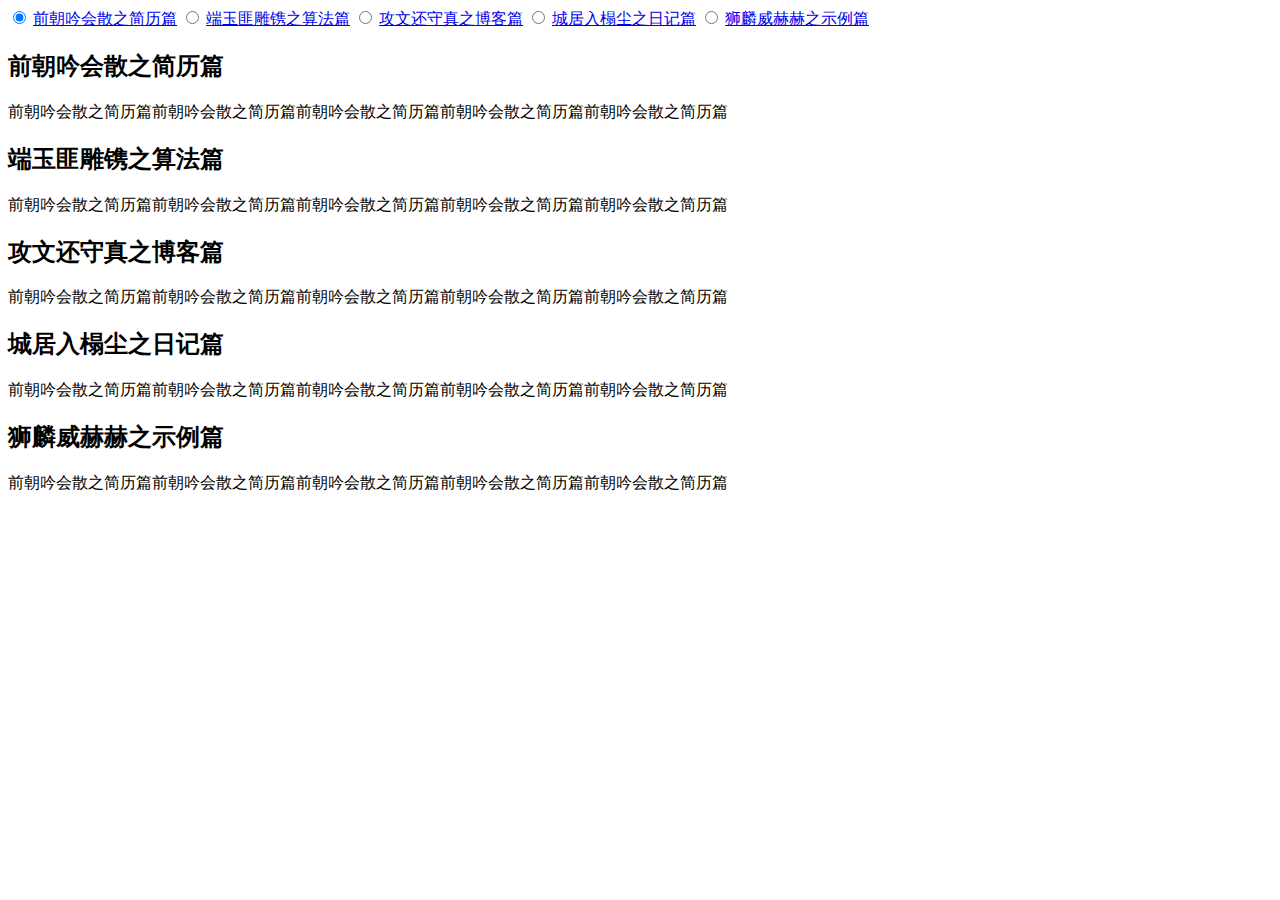
==== myresume/index_demo.html @ 90aab549 "Create index_demo.html" ====
<!DOCTYPE html>
<html lang="en">
<head>
    <meta charset="UTF-8">
    <title>Resume</title>
    <meta http-equiv="X-UA-Compatible" content="IE-edge,chrome=1">
    <meta name="viewport" content="width=device-width,initial-scale=1">
    <link rel="stylesheet" href="http://fonts.googleapis.com/css?family=Josefin+Slab:400,700">
    <link rel="stylesheet" href="css/style.css">
</head>
<body>
<div class="container">
    <div class="st-container">
        <!-- nav-begin -->
        <input type="radio" name="radio-set" checked="checked" id="st-control-1">
        <a href="#st-panel-1">前朝吟会散之简历篇</a>
        <input type="radio" name="radio-set"  id="st-control-2">
        <a href="#st-panel-2">端玉匪雕镌之算法篇</a>
        <input type="radio" name="radio-set"  id="st-control-3">
        <a href="#st-panel-3">攻文还守真之博客篇</a>
        <input type="radio" name="radio-set"  id="st-control-4">
        <a href="#st-panel-4">城居入榻尘之日记篇</a>
        <input type="radio" name="radio-set"  id="st-control-5">
        <a href="#st-panel-5">狮麟威赫赫之示例篇</a>
        <!-- nav-end -->
        <div class="st-scroll">
            <section class="st-panel st-color" id="st-panel-1">
                <div class="st-desc" data-icon="H"></div>
                <h2>前朝吟会散之简历篇</h2>
                <p>前朝吟会散之简历篇前朝吟会散之简历篇前朝吟会散之简历篇前朝吟会散之简历篇前朝吟会散之简历篇</p>
            </section>
            <section class="st-panel" id="st-panel-2">
                <div class="st-desc" data-icon="J"></div>
                <h2>端玉匪雕镌之算法篇</h2>
                <p>前朝吟会散之简历篇前朝吟会散之简历篇前朝吟会散之简历篇前朝吟会散之简历篇前朝吟会散之简历篇</p>
            </section>
            <section class="st-panel st-color" id="st-panel-3">
                <div class="st-desc" data-icon="K"></div>
                <h2>攻文还守真之博客篇</h2>
                <p>前朝吟会散之简历篇前朝吟会散之简历篇前朝吟会散之简历篇前朝吟会散之简历篇前朝吟会散之简历篇</p>
            </section>
            <section class="st-panel" id="st-panel-4">
                <div class="st-desc" data-icon="L"></div>
                <h2>城居入榻尘之日记篇</h2>
                <p>前朝吟会散之简历篇前朝吟会散之简历篇前朝吟会散之简历篇前朝吟会散之简历篇前朝吟会散之简历篇</p>
            </section>
            <section class="st-panel st-color" id="st-panel-5">
                <div class="st-desc" data-icon="P"></div>
                <h2>狮麟威赫赫之示例篇</h2>
                <p>前朝吟会散之简历篇前朝吟会散之简历篇前朝吟会散之简历篇前朝吟会散之简历篇前朝吟会散之简历篇</p>
            </section>
        </div>
    </div>
</div>
</body>
</html>
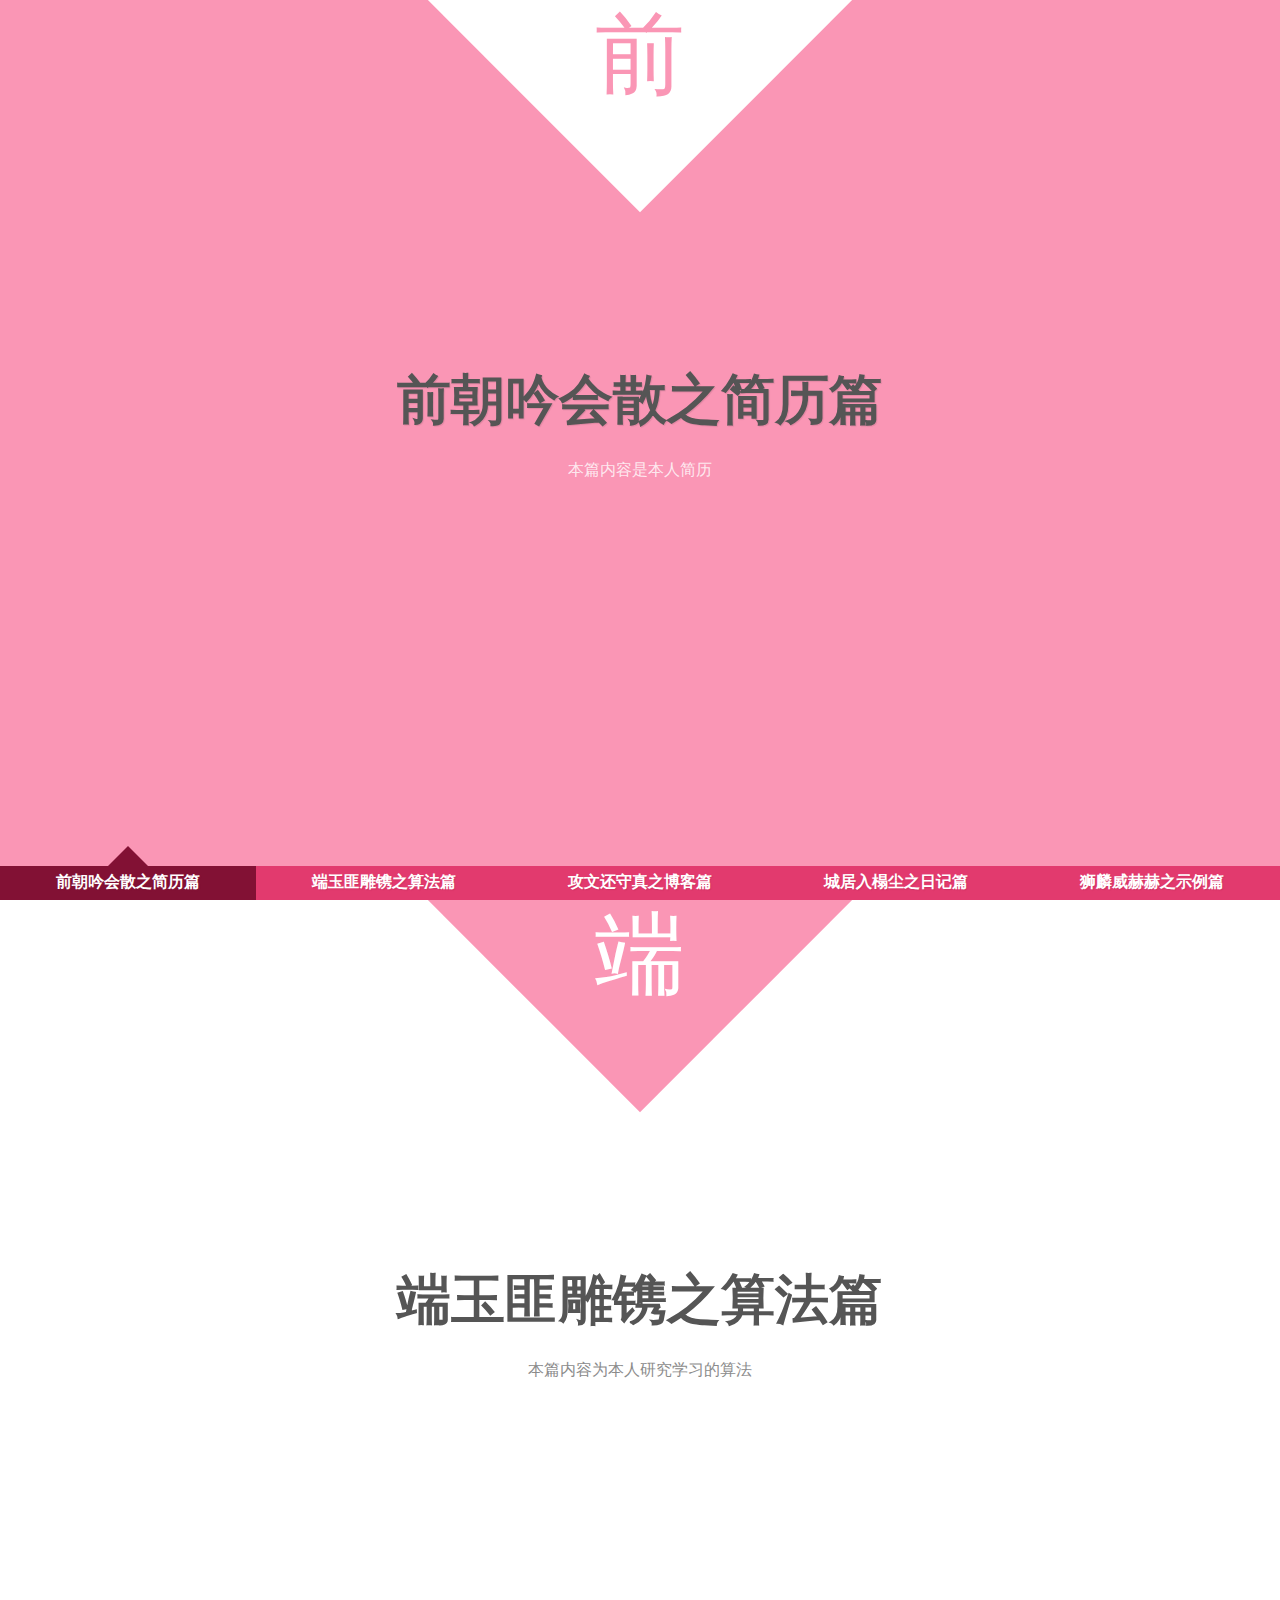
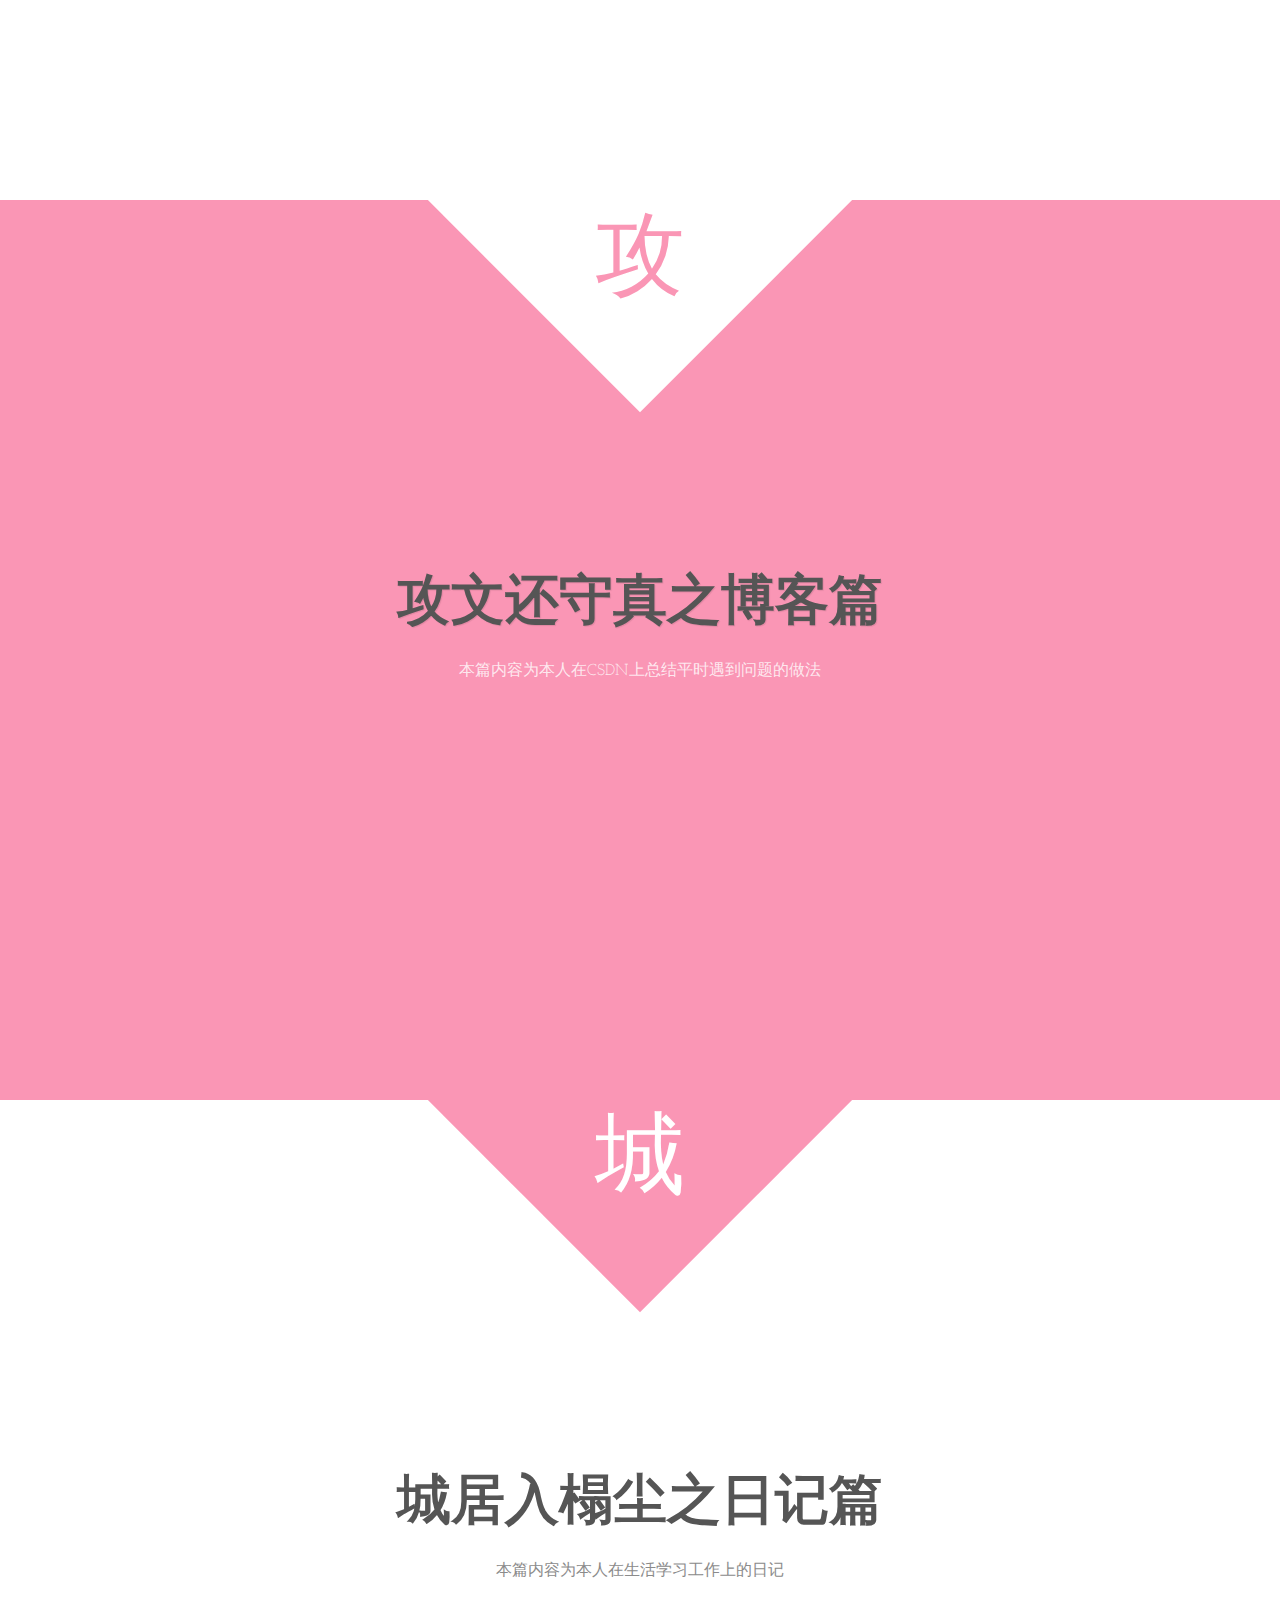
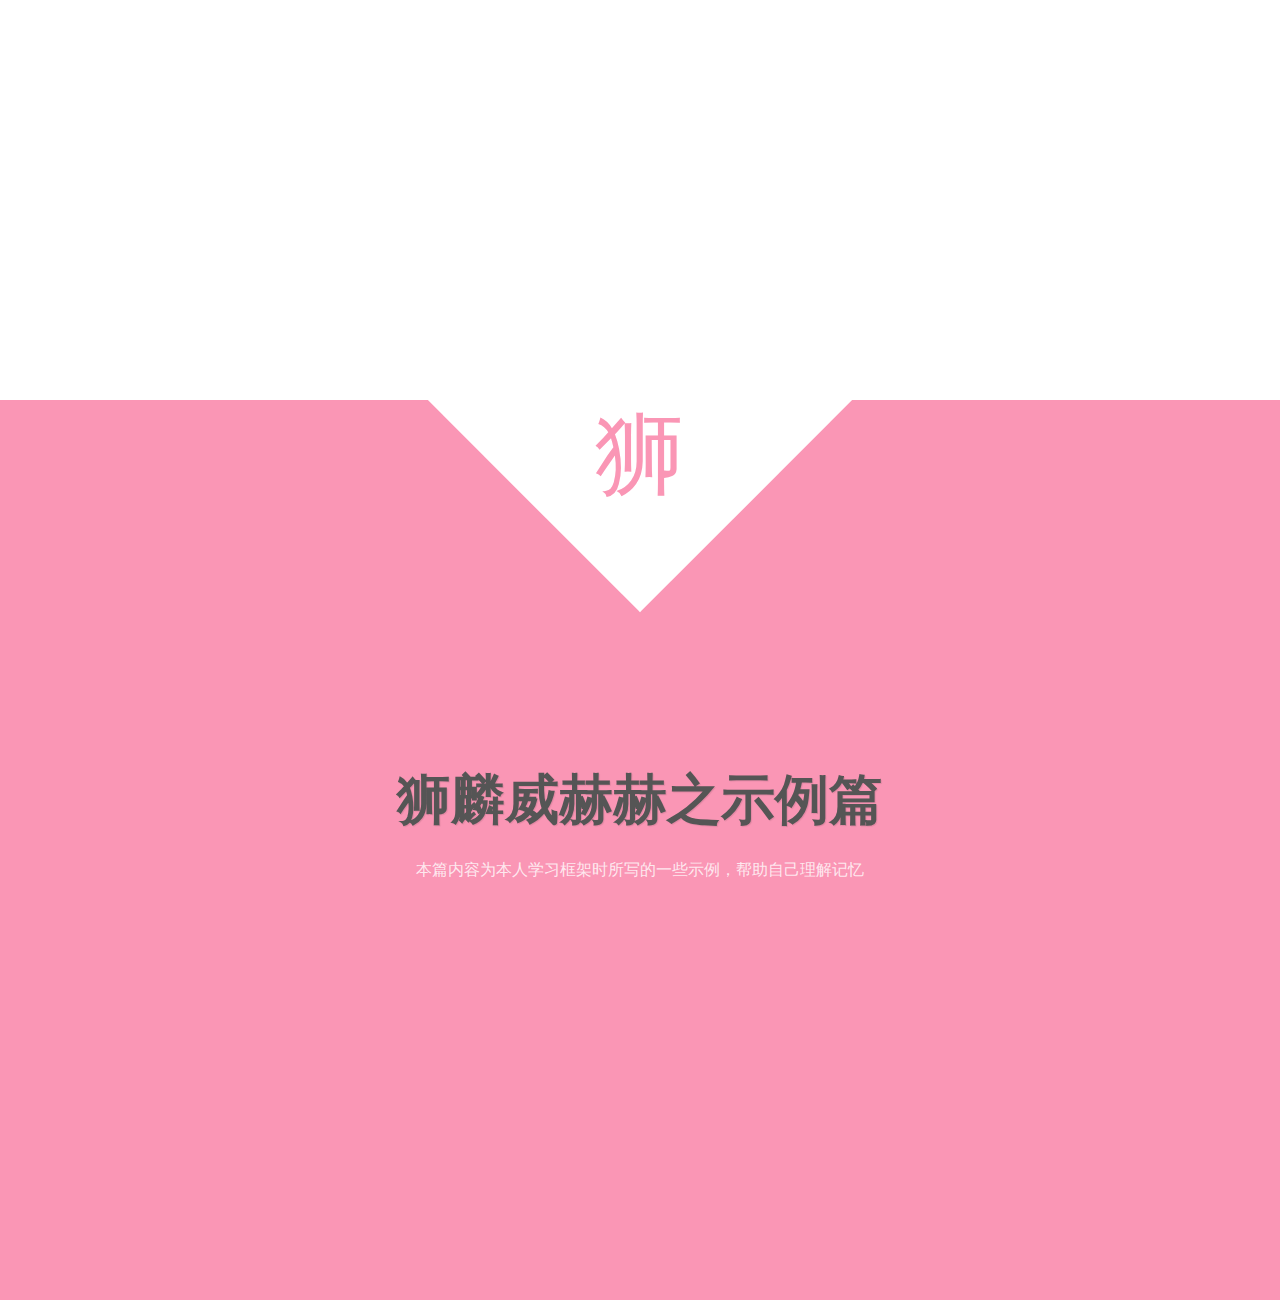
==== commit a0458a8d: "Update index_demo.html" ====
--- a/myresume/index_demo.html
+++ b/myresume/index_demo.html
@@ -1,12 +1,13 @@
 <!DOCTYPE html>
-<html lang="en">
+<html lang="zh-cmn-Hans">
 <head>
     <meta charset="UTF-8">
-    <title>Resume</title>
+    <title>简历</title>
     <meta http-equiv="X-UA-Compatible" content="IE-edge,chrome=1">
     <meta name="viewport" content="width=device-width,initial-scale=1">
     <link rel="stylesheet" href="http://fonts.googleapis.com/css?family=Josefin+Slab:400,700">
     <link rel="stylesheet" href="css/style.css">
+    <link rel="shortcut icon" href="./favicon.ico">
 </head>
 <body>
 <div class="container">
@@ -25,29 +26,29 @@
         <!-- nav-end -->
         <div class="st-scroll">
             <section class="st-panel st-color" id="st-panel-1">
-                <div class="st-desc" data-icon="H"></div>
-                <h2>前朝吟会散之简历篇</h2>
-                <p>前朝吟会散之简历篇前朝吟会散之简历篇前朝吟会散之简历篇前朝吟会散之简历篇前朝吟会散之简历篇</p>
+                <div class="st-desc" data-icon="前"></div>
+                <h2><a href="./Michael-master">前朝吟会散之简历篇</a></h2>
+                <p>本篇内容是本人简历</p>
             </section>
             <section class="st-panel" id="st-panel-2">
-                <div class="st-desc" data-icon="J"></div>
-                <h2>端玉匪雕镌之算法篇</h2>
-                <p>前朝吟会散之简历篇前朝吟会散之简历篇前朝吟会散之简历篇前朝吟会散之简历篇前朝吟会散之简历篇</p>
+                <div class="st-desc" data-icon="端"></div>
+                <h2><a href="https://github.com/wmc425454438/2017">端玉匪雕镌之算法篇</a></h2>
+                <p>本篇内容为本人研究学习的算法</p>
             </section>
             <section class="st-panel st-color" id="st-panel-3">
-                <div class="st-desc" data-icon="K"></div>
-                <h2>攻文还守真之博客篇</h2>
-                <p>前朝吟会散之简历篇前朝吟会散之简历篇前朝吟会散之简历篇前朝吟会散之简历篇前朝吟会散之简历篇</p>
+                <div class="st-desc" data-icon="攻"></div>
+                <h2><a href="http://blog.csdn.net/wangmc0827">攻文还守真之博客篇</a></h2>
+                <p>本篇内容为本人在CSDN上总结平时遇到问题的做法</p>
             </section>
             <section class="st-panel" id="st-panel-4">
-                <div class="st-desc" data-icon="L"></div>
-                <h2>城居入榻尘之日记篇</h2>
-                <p>前朝吟会散之简历篇前朝吟会散之简历篇前朝吟会散之简历篇前朝吟会散之简历篇前朝吟会散之简历篇</p>
+                <div class="st-desc" data-icon="城"></div>
+                <h2><a href="https://github.com/wmc425454438/articles">城居入榻尘之日记篇</a></h2>
+                <p>本篇内容为本人在生活学习工作上的日记</p>
             </section>
             <section class="st-panel st-color" id="st-panel-5">
-                <div class="st-desc" data-icon="P"></div>
-                <h2>狮麟威赫赫之示例篇</h2>
-                <p>前朝吟会散之简历篇前朝吟会散之简历篇前朝吟会散之简历篇前朝吟会散之简历篇前朝吟会散之简历篇</p>
+                <div class="st-desc" data-icon="狮"></div>
+                <h2><a href="https://github.com/wmc425454438/react_demo">狮麟威赫赫之示例篇</a></h2>
+                <p>本篇内容为本人学习框架时所写的一些示例，帮助自己理解记忆</p>
             </section>
         </div>
     </div>
--- a/myresume/css/style.css
+++ b/myresume/css/style.css
@@ -0,0 +1,430 @@
+@font-face{
+	font-family: "Claudya";
+	src: url('../fonts/Claudya.ttf'),
+	url('../fonts/Claudya.otf');
+	font-weight: normal;
+	font-style: normal;
+}
+
+body{
+	font-family: Georgia,serif;
+	background: #ddd;
+	font-weight: 400;
+	font-size: 15px;
+	color: #333;
+	overflow: hidden;
+	-webkit-font-smoothing:subpixel-antialiased;
+}
+
+a{
+	text-decoration: none;
+	color:#555;
+}
+
+.clr{
+	width: 0;
+	height: 0;
+	overflow: hidden;
+	clear: both;
+	padding: 0;
+	margin: 0;
+}
+
+.st-container{
+	width: 100%;
+	height: 100%;
+	position: absolute;;
+	left: 0;
+	top: 0;
+	font-family: "Josefin Slab","Myriad Pro",Arial,sans-serif;
+}
+
+.st-container > input,
+.st-container > a{
+	width: 20%;
+	height: 34px;
+	line-height: 34px;
+	position: fixed;
+	bottom: 0;
+	cursor: pointer;
+}
+
+.st-container > input{
+	opacity: 0;
+	z-index: 1000;
+}
+
+.st-container > a{
+	z-index: 10;
+	font-weight: 700;
+	font-size: 16px;
+	background: #e23a6e;
+	text-align: center;;
+	color: #fff;
+	text-shadow: 1px 1px 1px rgba(151,24,64,0.2);
+}
+
+#st-control-1, #st-control-1 + a{
+	left:0%;
+}
+#st-control-2, #st-control-2 + a{
+	left:20%;
+}
+#st-control-3, #st-control-3 + a{
+	left:40%;
+}
+#st-control-4, #st-control-4 + a{
+	left:60%;
+}
+#st-control-5, #st-control-5 + a{
+	left:80%;
+}
+
+.st-container input:checked + a,
+.st-container input:checked:hover + a{
+	background: #821134;
+}
+
+.st-container input:checked + a:after{
+	content: "";
+	width: 0;
+	height: 0;
+	overflow: hidden;
+	border: 20px solid transparent;
+	border-bottom-color: #821134;
+	position: absolute;
+	bottom: 100%;
+	left: 50%;
+	margin-left: -20px;
+}
+
+.st-container input:hover + a{
+	background: #AD244F;
+}
+
+/*内容*/
+.st-scroll,
+.st-panel{
+	width: 100%;
+	height: 100%;
+	position: relative;
+}
+
+.st-scroll{
+	left: 0;
+	top: 0;
+	-webkit-transform: translate3d(0,0,0);
+	-moz-transform: translate3d(0,0,0);
+	-o-transform: translate3d(0,0,0);
+	-ms-transform: translate3d(0,0,0);
+	transform: translate3d(0,0,0);
+	backface-visibility: hidden;
+	-webkit-transition: all 0.6s ease-in-out;
+	-moz-transition: all 0.6s ease-in-out;
+	-o-transition: all 0.6s ease-in-out;
+	-ms-transition: all 0.6s ease-in-out;
+	transition: all 0.6s ease-in-out;
+}
+
+.st-panel{
+	background: #fff;
+	overflow: hidden;
+}
+
+#st-control-1:checked ~ .st-scroll{
+	-webkit-transform: translateY(0%);
+	-moz-transform: translateY(0%);
+	-o-transform: translateY(0%);
+	-ms-transform: translateY(0%);
+	transform: translateY(0%);
+}
+
+#st-control-2:checked ~ .st-scroll{
+	-webkit-transform: translateY(-100%);
+	-moz-transform: translateY(-100%);
+	-o-transform: translateY(-100%);
+	-ms-transform: translateY(-100%);
+	transform: translateY(-100%);
+}
+
+#st-control-3:checked ~ .st-scroll{
+	-webkit-transform: translateY(-200%);
+	-moz-transform: translateY(-200%);
+	-o-transform: translateY(-200%);
+	-ms-transform: translateY(-200%);
+	transform: translateY(-200%);
+}
+
+#st-control-4:checked ~ .st-scroll{
+	-webkit-transform: translateY(-300%);
+	-moz-transform: translateY(-300%);
+	-o-transform: translateY(-300%);
+	-ms-transform: translateY(-300%);
+	transform: translateY(-300%);
+}
+
+#st-control-5:checked ~ .st-scroll{
+	-webkit-transform: translateY(-400%);
+	-moz-transform: translateY(-400%);
+	-o-transform: translateY(-400%);
+	-ms-transform: translateY(-400%);
+	transform: translateY(-400%);
+}
+
+
+.st-desc{
+	width: 300px;
+	height: 300px;
+	background: #fa96b5;
+	position: absolute;
+	left: 50%;
+	top: 0;
+	margin-left: -150px;
+	-webkit-transform: translateY(-50%) rotate(45deg);
+	-moz-transform: translateY(-50%) rotate(45deg);
+	-o-transform: translateY(-50%) rotate(45deg);
+	-ms-transform: translateY(-50%) rotate(45deg);
+	transform: translateY(-50%) rotate(45deg);
+}
+
+[data-icon]:after{
+	content:attr(data-icon);
+	width: 300px;
+	height: 300px;
+	color: #fff;
+	font-size: 90px;
+	text-align: center;
+	line-height: 300px;
+	position: absolute;
+	left: 50%;
+	top: 50%;
+	margin: -150px 0 0 -150px;
+	-webkit-transform:  rotate(-45deg) translateY(25%);
+	-moz-transform: rotate(-45deg) translateY(25%) ;
+	-o-transform: rotate(-45deg) translateY(25%);
+	-ms-transform:  rotate(-45deg) translateY(25%);
+	transform:  rotate(-45deg) translateY(25%);
+	font-family: "Claudya";
+}
+
+.st-panel h2{
+	color: #e23a6e;
+	font-size: 54px;
+	line-height: 50px;
+	text-align: center;
+	font-weight: 900;
+	position: absolute;
+	left: 10%;
+	top: 50%;
+	width: 80%;
+	margin-top: -70px;
+	text-shadow: 1px 1px 1px rgba(151,24,64,0);
+	-webkit-backface-visibility: hidden;
+	-moz-backface-visibility: hidden;
+	-ms-backface-visibility: hidden;
+	-o-backface-visibility: hidden;
+	backface-visibility: hidden;
+}
+
+#st-control-1:checked ~ .st-scroll #st-panel-1 h2,
+#st-control-2:checked ~ .st-scroll #st-panel-2 h2,
+#st-control-3:checked ~ .st-scroll #st-panel-3 h2,
+#st-control-4:checked ~ .st-scroll #st-panel-4 h2,
+#st-control-5:checked ~ .st-scroll #st-panel-5 h2{
+	-webkit-animation: moveDown 0.6s ease-in-out 0.2s backwards;
+	-o-animation: moveDown 0.6s ease-in-out 0.2s backwards;
+	animation: moveDown 0.6s ease-in-out 0.2s backwards;
+}
+
+@-webkit-keyframes moveDown{
+	0%{
+		-webkit-transform: translateY(-40px);
+		opacity: 0;
+	}
+	100%{
+		-webkit-transform: translateY(0px);
+		opacity: 1;
+	}
+}
+
+@-moz-keyframes moveDown{
+	0%{
+		-moz-transform: translateY(-40px);
+		opacity: 0;
+	}
+	100%{
+		-moz-transform: translateY(0px);
+		opacity: 1;
+	}
+}
+
+@-o-keyframes moveDown{
+	0%{
+		-o-transform: translateY(-40px);
+		opacity: 0;
+	}
+	100%{
+		-o-transform: translateY(0px);
+		opacity: 1;
+	}
+}
+
+@-ms-keyframes moveDown{
+	0%{
+		-ms-transform: translateY(-40px);
+		opacity: 0;
+	}
+	100%{
+		-ms-transform: translateY(0px);
+		opacity: 1;
+	}
+}
+
+@keyframes moveDown{
+	0%{
+		transform: translateY(-40px);
+		opacity: 0;
+	}
+	100%{
+		transform: translateY(0px);
+		opacity: 1;
+	}
+}
+
+.st-panel p{
+	position: absolute;
+	width: 50%;
+	left: 25%;
+	top: 50%;
+	font-size: 16px;
+	line-height: 22px;
+	padding: 0;
+	text-align: center;
+	-webkit-backface-visibility: hidden;
+	 -moz-backface-visibility: hidden;
+	 -ms-backface-visibility: hidden;
+	 backface-visibility: hidden;
+	 color:#8b8b8b;
+	 margin-top: 10px;
+}
+
+#st-control-1:checked ~ .st-scroll #st-panel-1 p,
+#st-control-2:checked ~ .st-scroll #st-panel-2 p,
+#st-control-3:checked ~ .st-scroll #st-panel-3 p,
+#st-control-4:checked ~ .st-scroll #st-panel-4 p,
+#st-control-5:checked ~ .st-scroll #st-panel-5 p{
+	-webkit-animation: moveUp 0.6s ease-in-out 0.2s backwards;
+	-o-animation: moveUp 0.6s ease-in-out 0.2s backwards;
+	animation: moveUp 0.6s ease-in-out 0.2s backwards;
+}
+
+@-webkit-keyframes moveUp{
+	0%{
+		-webkit-transform: translateY(40px);
+		opacity: 0;
+	}
+	100%{
+		-webkit-transform: translateY(0px);
+		opacity: 1;
+	}
+}
+
+@-moz-keyframes moveUp{
+	0%{
+		-moz-transform: translateY(40px);
+		opacity: 0;
+	}
+	100%{
+		-moz-transform: translateY(0px);
+		opacity: 1;
+	}
+}
+
+@-o-keyframes moveUp{
+	0%{
+		-o-transform: translateY(40px);
+		opacity: 0;
+	}
+	100%{
+		-o-transform: translateY(0px);
+		opacity: 1;
+	}
+}
+
+@-ms-keyframes moveUp{
+	0%{
+		-ms-transform: translateY(40px);
+		opacity: 0;
+	}
+	100%{
+		-ms-transform: translateY(0px);
+		opacity: 1;
+	}
+}
+
+@keyframes moveUp{
+	0%{
+		transform: translateY(40px);
+		opacity: 0;
+	}
+	100%{
+		transform: translateY(0px);
+		opacity: 1;
+	}
+}
+
+.st-color{
+	background: #fa96b5;
+}
+
+.st-color .st-desc{
+	background: #fff;
+}
+
+.st-color [data-icon]:after{
+	color: #fa96b5;
+}
+
+.st-color h2{
+	color: #fff;
+	text-shadow: 1px 1px 1px rgba(0,0,0,0.1);
+}
+
+.st-color p{
+	color: rgba(255,255,255,0.8);
+}
+
+@media screen and (max-width:520px){
+	.st-panel h2{
+		font-size: 42px;
+	}
+
+	.st-panel p{
+		width: 90%;
+		left: 10%;
+		margin-top: 0;
+	}
+
+	.st-container > a{
+		font-size: 13px
+	}
+
+	.st-desc{
+		width: 120px;
+		height: 120px;
+		margin-left: -60px;
+	}
+
+	[data-icon]:after{
+		font-size: 60px;
+		-webkit-transform:  rotate(-45deg) translateY(15%);
+		-moz-transform: rotate(-45deg) translateY(15%) ;
+		-o-transform: rotate(-45deg) translateY(15%);
+		-ms-transform:  rotate(-45deg) translateY(15%);
+		transform:  rotate(-45deg) translateY(15%);
+	}
+}
+
+/*@media screen and (min-width:520px) and (max-width: 800px){
+	
+}*/
